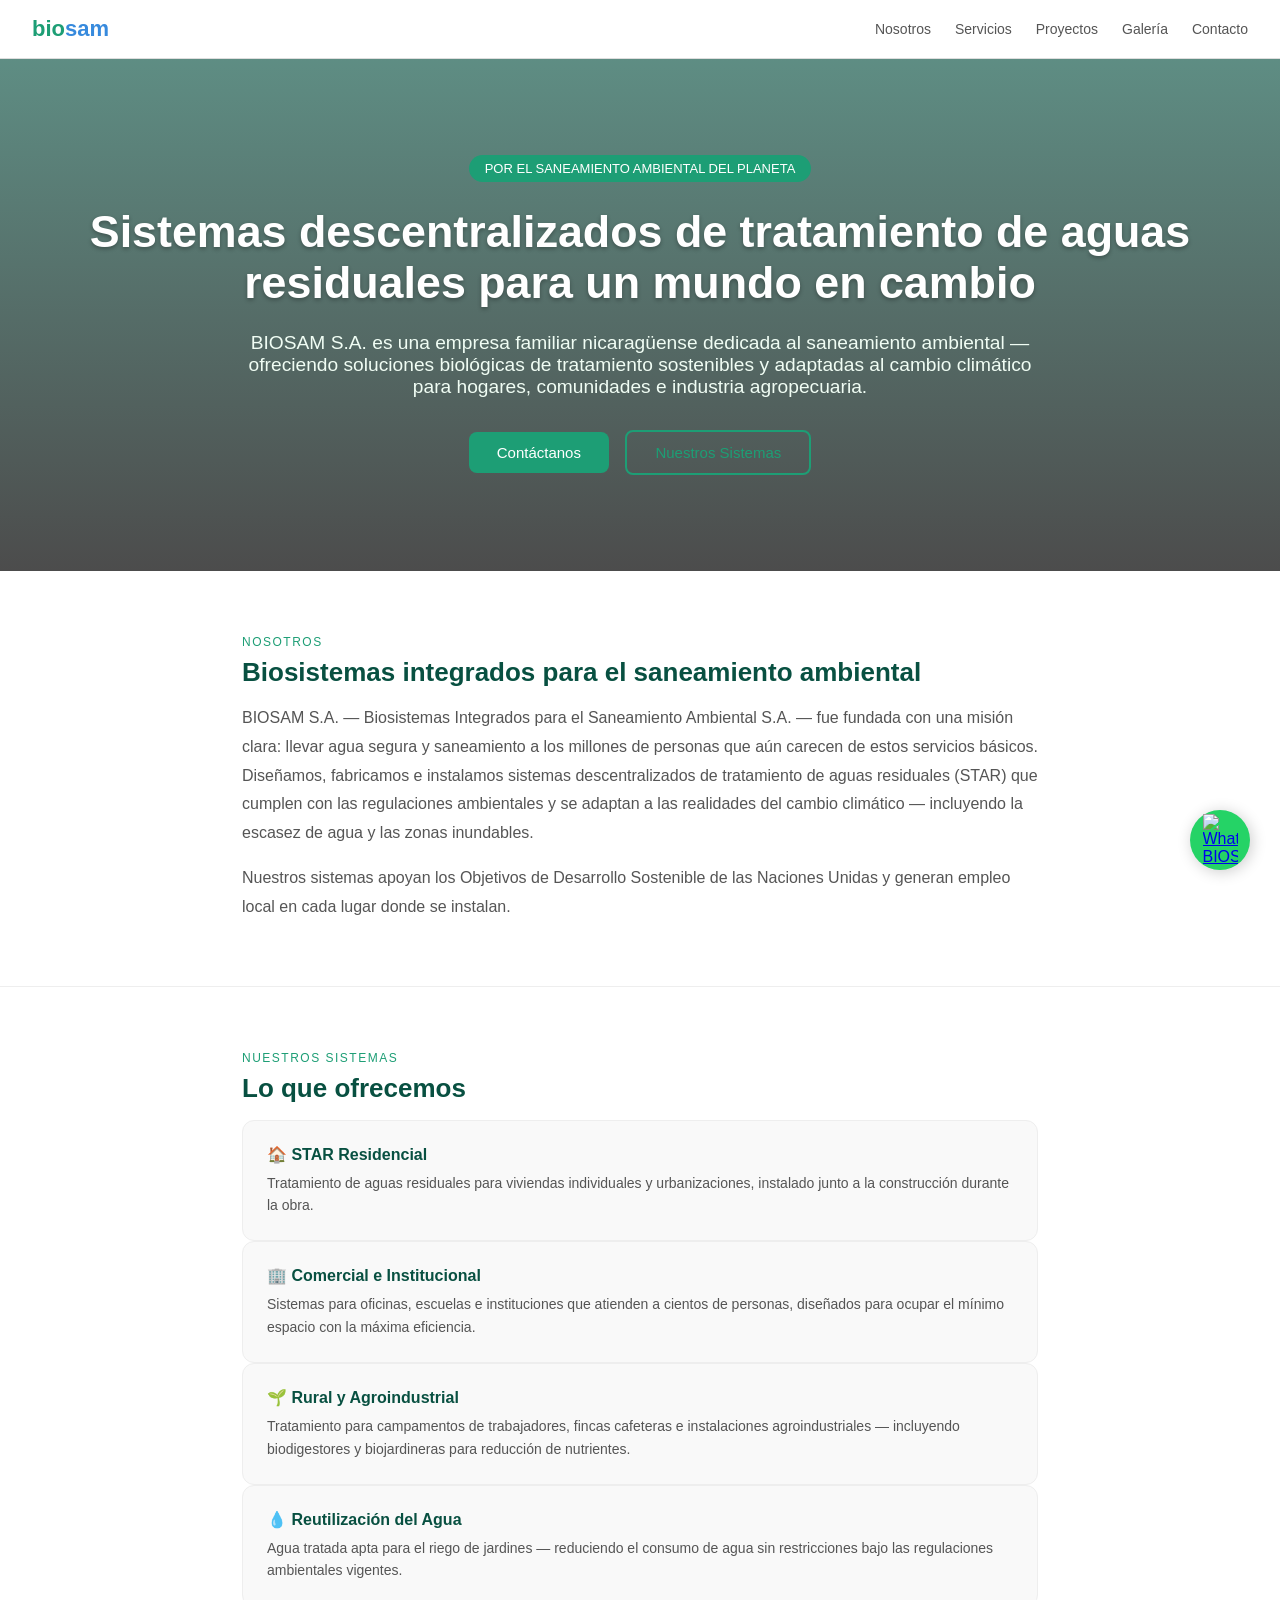
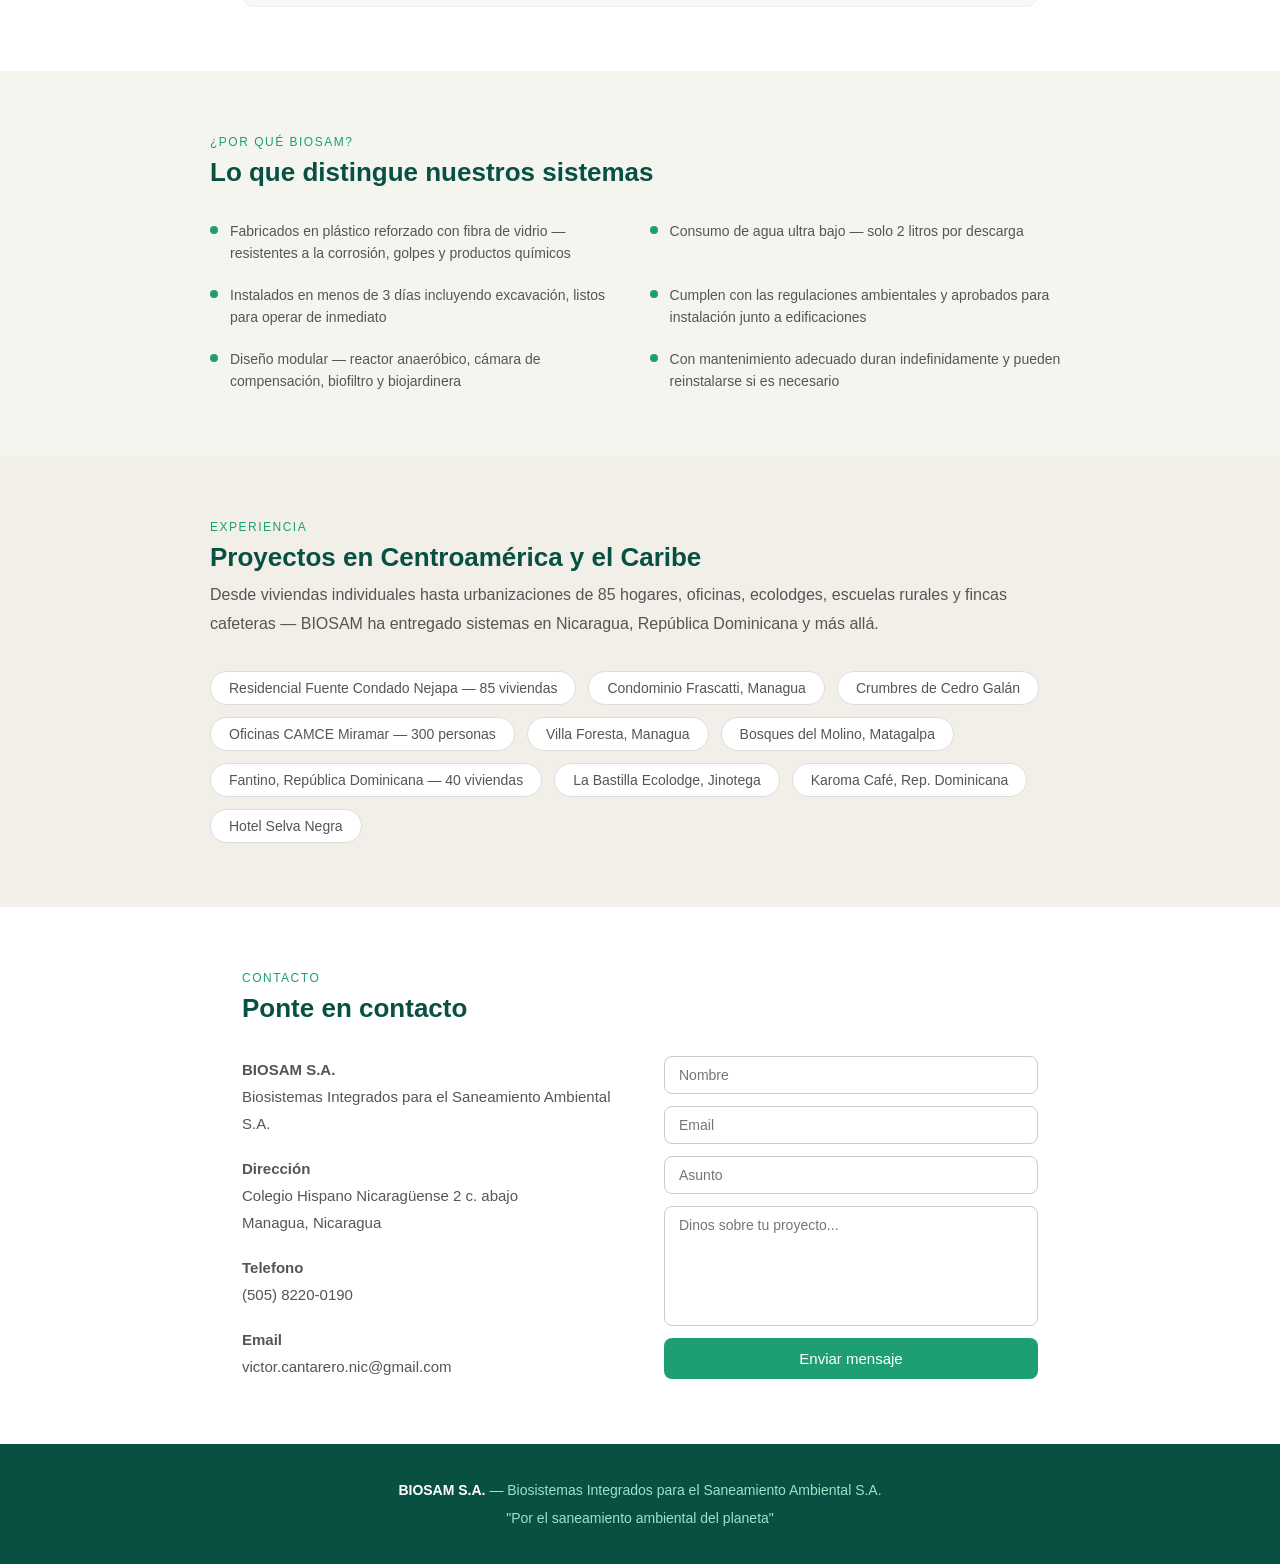
==== templates/index.html @ 5675a1a9 "Mi primer proyecto de BIOSAM" ====
<!DOCTYPE html>
<html lang="en">
<head>
  <meta charset="UTF-8">
  <meta name="viewport" content="width=device-width, initial-scale=1.0">
  <title>BIOSAM S.A.</title>
  <link rel="stylesheet" href="/static/style.css">
</head>
<body>

  <!-- ========== NAVIGATION ========== -->
  <nav>
    <div class="logo">bio<span>sam</span></div>
    <ul class="nav-links">
      <li><a href="/#about">Nosotros</a></li>
      <li><a href="/#services">Servicios</a></li>
      <li><a href="/#projects">Proyectos</a></li>
      <li><a href="/galeria">Galería</a></li>
      <li><a href="/#contact">Contacto</a></li>
    </ul>
  </nav>

  <!-- ========== HERO ========== -->
  <!-- This is the big banner at the top -->
  <section class="hero">
    <span class="slogan-badge">POR EL SANEAMIENTO AMBIENTAL DEL PLANETA</span>

<h1>Sistemas descentralizados de tratamiento de aguas residuales para un mundo en cambio</h1>

<p>BIOSAM S.A. es una empresa familiar nicaragüense dedicada al saneamiento ambiental — ofreciendo soluciones biológicas de tratamiento sostenibles y adaptadas al cambio climático para hogares, comunidades e industria agropecuaria.</p>

<a href="#contact" class="btn-primary">Contáctanos</a>
<a href="#services" class="btn-outline">Nuestros Sistemas</a>
  </section>

  <!-- ========== ABOUT ========== -->
  <section id="about" class="section">
    <p class="section-label">Nosotros</p>
<h2>Biosistemas integrados para el saneamiento ambiental</h2>

<p class="body-text">
  BIOSAM S.A. — Biosistemas Integrados para el Saneamiento Ambiental S.A. — fue fundada con una misión clara: llevar agua segura y saneamiento a los millones de personas que aún carecen de estos servicios básicos. Diseñamos, fabricamos e instalamos sistemas descentralizados de tratamiento de aguas residuales (STAR) que cumplen con las regulaciones ambientales y se adaptan a las realidades del cambio climático — incluyendo la escasez de agua y las zonas inundables.
</p>

<p class="body-text" style="margin-top: 1rem;">
  Nuestros sistemas apoyan los Objetivos de Desarrollo Sostenible de las Naciones Unidas y generan empleo local en cada lugar donde se instalan.
</p>
  </section>

  <hr class="divider">

  <!-- ========== SERVICES ========== -->
  <section id="services" class="section">
    <p class="section-label">Nuestros sistemas</p>
    <h2>Lo que ofrecemos</h2>

    <!-- Cards container -->
    <div class="card">
  <h3>🏠 STAR Residencial</h3>
  <p>Tratamiento de aguas residuales para viviendas individuales y urbanizaciones, instalado junto a la construcción durante la obra.</p>
</div>

<div class="card">
  <h3>🏢 Comercial e Institucional</h3>
  <p>Sistemas para oficinas, escuelas e instituciones que atienden a cientos de personas, diseñados para ocupar el mínimo espacio con la máxima eficiencia.</p>
</div>

<div class="card">
  <h3>🌱 Rural y Agroindustrial</h3>
  <p>Tratamiento para campamentos de trabajadores, fincas cafeteras e instalaciones agroindustriales — incluyendo biodigestores y biojardineras para reducción de nutrientes.</p>
</div>

<div class="card">
  <h3>💧 Reutilización del Agua</h3>
  <p>Agua tratada apta para el riego de jardines — reduciendo el consumo de agua sin restricciones bajo las regulaciones ambientales vigentes.</p>
</div>
  </section>

  <!-- WHY BIOSAM -->
<section id="why" class="why-section">
  <p class="section-label">¿Por qué BIOSAM?</p>
  <h2>Lo que distingue nuestros sistemas</h2>

  <div class="why-grid">
    <div class="why-item">
      <div class="dot"></div>
      <p>Fabricados en plástico reforzado con fibra de vidrio — resistentes a la corrosión, golpes y productos químicos</p>
    </div>
    <div class="why-item">
      <div class="dot"></div>
      <p>Consumo de agua ultra bajo — solo 2 litros por descarga</p>
    </div>
    <div class="why-item">
      <div class="dot"></div>
      <p>Instalados en menos de 3 días incluyendo excavación, listos para operar de inmediato</p>
    </div>
    <div class="why-item">
      <div class="dot"></div>
      <p>Cumplen con las regulaciones ambientales y aprobados para instalación junto a edificaciones</p>
    </div>
    <div class="why-item">
      <div class="dot"></div>
      <p>Diseño modular — reactor anaeróbico, cámara de compensación, biofiltro y biojardinera</p>
    </div>
    <div class="why-item">
      <div class="dot"></div>
      <p>Con mantenimiento adecuado duran indefinidamente y pueden reinstalarse si es necesario</p>
    </div>
  </div>
</section>

  <!-- PROYECTOS -->
<section id="projects" class="projects-section">
  <p class="section-label">Experiencia</p>
  <h2>Proyectos en Centroamérica y el Caribe</h2>
  <p class="body-text">
    Desde viviendas individuales hasta urbanizaciones de 85 hogares, 
    oficinas, ecolodges, escuelas rurales y fincas cafeteras — BIOSAM 
    ha entregado sistemas en Nicaragua, República Dominicana y más allá.
  </p>

  <div class="tags">
    <span class="tag">Residencial Fuente Condado Nejapa — 85 viviendas</span>
    <span class="tag">Condominio Frascatti, Managua</span>
    <span class="tag">Crumbres de Cedro Galán</span>
    <span class="tag">Oficinas CAMCE Miramar — 300 personas</span>
    <span class="tag">Villa Foresta, Managua</span>
    <span class="tag">Bosques del Molino, Matagalpa</span>
    <span class="tag">Fantino, República Dominicana — 40 viviendas</span>
    <span class="tag">La Bastilla Ecolodge, Jinotega</span>
    <span class="tag">Karoma Café, Rep. Dominicana</span>
    <span class="tag">Hotel Selva Negra</span>
  </div>
</section>

  <!-- ========== CONTACT ========== -->
  <section id="contact" class="section">
    <p class="section-label">Contacto</p>
    <h2>Ponte en contacto</h2>

    <div class="contact-grid">

      <!-- Left side: company info -->
      <div class="contact-info">
        <p><strong>BIOSAM S.A.</strong></p>
        <p>Biosistemas Integrados para el Saneamiento Ambiental S.A.</p>
        <br>
        <p><strong>Dirección</strong></p>
        <p>Colegio Hispano Nicaragüense 2 c. abajo<br>Managua, Nicaragua</p>
        <br>
        <p><strong>Telefono</strong></p>
        <p>(505) 8220-0190</p>
        <br>
        <p><strong>Email</strong></p>
        <p>victor.cantarero.nic@gmail.com</p>
      </div>

      <!-- Right side: contact form -->
      <div class="contact-form">
        <input type="text" placeholder="Nombre">
        <input type="email" placeholder="Email">
        <input type="text" placeholder="Asunto">
        <textarea placeholder="Dinos sobre tu proyecto..."></textarea>
        <button class="btn-primary">Enviar mensaje</button>
      </div>

    </div>
  </section>

  <!-- ========== FOOTER ========== -->
  <footer>
    <p><strong>BIOSAM S.A.</strong> — Biosistemas Integrados para el Saneamiento Ambiental S.A.</p>
    <p>"Por el saneamiento ambiental del planeta"</p>
  </footer>
<a href="https://wa.me/50582200190" class="whatsapp-float" target="_blank">
    <img src="https://upload.wikimedia.org/wikipedia/commons/6/6b/WhatsApp.svg" alt="WhatsApp BIOSAM">
  </a>
</body>
</html>
---- static/style.css ----
/* ===========================
   RESET — removes default browser spacing
   =========================== */
* {
  margin: 0;
  padding: 0;
  box-sizing: border-box;
  font-family: Arial, sans-serif;
}

body {
  color: #222;
}

/* ===========================
   NAVIGATION BAR
   =========================== */
nav {
  display: flex;                  /* puts logo and links side by side */
  justify-content: space-between; /* logo on left, links on right */
  align-items: center;            /* vertically centered */
  padding: 1rem 2rem;
  border-bottom: 1px solid #ddd;
  position: sticky;               /* stays at top when you scroll */
  top: 0;
  background: white;
  z-index: 10;
}

.logo {
  font-size: 22px;
  font-weight: bold;
  color: #1D9E75;   /* green */
}

.logo span {
  color: #378ADD;   /* blue — the "sam" part */
}

.nav-links {
  list-style: none;
  display: flex;
  gap: 1.5rem;
}

.nav-links a {
  text-decoration: none;
  color: #555;
  font-size: 14px;
}

.nav-links a:hover {
  color: #1D9E75;  /* turns green on hover */
}

/* ===========================
   HERO SECTION (big top banner)
   =========================== */
.hero {
  /* Filtro oscuro semi-transparente + Imagen desde tu nueva carpeta */
  background: linear-gradient(rgba(8, 80, 65, 0.65), rgba(0, 0, 0, 0.7)), 
              url('imagenes/portadabiosam.jpeg');
  
  /* Ajustes para que la foto se vea perfecta */
  background-size: cover;
  background-position: center;
  background-repeat: no-repeat;
  
  /* Espaciado y alineación limpios */
  padding: 6rem 2rem;
  text-align: center;
  color: #ffffff;
}
.hero h1 {
  color: #ffffff;
  font-size: 2.8rem; /* Un tamaño grande y llamativo */
  margin-bottom: 1.5rem;
  text-shadow: 0 2px 4px rgba(0, 0, 0, 0.3); /* Una sutil sombra para dar profundidad */
}

.hero p {
  color: #f0fdf4; /* Un blanco ligeramente verdoso muy suave */
  font-size: 1.2rem;
  max-width: 800px;
  margin: 0 auto 2rem auto; /* Centra el bloque de texto */
}

.slogan-badge {
  display: inline-block;
  background: #1D9E75;
  color: white;
  font-size: 13px;
  padding: 6px 16px;
  border-radius: 20px;      /* makes it pill-shaped */
  margin-bottom: 1.5rem;
}

/* ===========================
   BUTTONS
   =========================== */
.btn-primary {
  display: inline-block;
  background: #1D9E75;
  color: white;
  padding: 12px 28px;
  border-radius: 8px;
  text-decoration: none;
  font-size: 15px;
  border: none;
  cursor: pointer;
}

.btn-primary:hover {
  background: #0F6E56;
}

.btn-outline {
  display: inline-block;
  border: 2px solid #1D9E75;
  color: #1D9E75;
  padding: 12px 28px;
  border-radius: 8px;
  text-decoration: none;
  font-size: 15px;
  margin-left: 12px;
}

.btn-outline:hover {
  background: #E1F5EE;
}

/* ===========================
   GENERAL SECTION STYLES
   =========================== */
.section {
  max-width: 860px;
  margin: 0 auto;
  padding: 4rem 2rem;
}

.section-label {
  font-size: 12px;
  text-transform: uppercase;
  letter-spacing: 1.5px;
  color: #1D9E75;
  margin-bottom: 0.5rem;
}

h2 {
  font-size: 26px;
  margin-bottom: 1rem;
  color: #085041;
}

.body-text {
  font-size: 16px;
  color: #555;
  line-height: 1.8;
}

.divider {
  border: none;
  border-top: 1px solid #eee;
}

/* ===========================
   SERVICE CARDS
   (the 4 boxes in Services section)
   =========================== */
.cards {
  display: grid;
  grid-template-columns: repeat(2, 1fr); /* 2 cards per row */
  gap: 16px;
  margin-top: 2rem;
}

.card {
  background: #f9f9f9;
  border: 1px solid #eee;
  border-radius: 12px;
  padding: 1.5rem;
}

.card h3 {
  font-size: 16px;
  margin-bottom: 8px;
  color: #085041;
}

.card p {
  font-size: 14px;
  color: #555;
  line-height: 1.6;
}

/* ===========================
   WHY BIOSAM SECTION
   =========================== */
.why-section {
  background: #f5f5f0;
  padding: 4rem 2rem;
  margin: 0;
  width: 100%;
}

.why-section .section-label,
.why-section h2 {
  max-width: 860px;
  margin-left: auto;
  margin-right: auto;
  display: block;
}

.why-grid {
  display: grid;
  grid-template-columns: repeat(2, 1fr);
  gap: 1.2rem;
  max-width: 860px;
  margin: 2rem auto 0;
}

.why-item {
  display: flex;
  gap: 12px;
  align-items: flex-start;
}

/* The small green dot bullet */
.dot {
  width: 8px;
  height: 8px;
  min-width: 8px;        /* stops it from shrinking */
  background: #1D9E75;
  border-radius: 50%;    /* makes it a circle */
  margin-top: 6px;
}

.why-item p {
  font-size: 14px;
  color: #555;
  line-height: 1.6;
}

/* ===========================
   PROJECTS SECTION
   =========================== */
.projects-section {
  background: #F1EFE8;
  padding: 4rem 2rem;
  width: 100%;
}

.projects-section .section-label,
.projects-section h2,
.projects-section .body-text {
  max-width: 860px;
  margin-left: auto;
  margin-right: auto;
  display: block;
  margin-bottom: 0.5rem;
}

.tags {
  display: flex;
  flex-wrap: wrap;
  gap: 12px;
  margin-top: 2rem;
  max-width: 860px;
  margin-left: auto;
  margin-right: auto;
}

.tag {
  background: white;
  border: 1px solid #ddd;
  border-radius: 20px;
  padding: 8px 18px;
  font-size: 14px;
  color: #555;
  white-space: nowrap;
}

/* ===========================
   CONTACT SECTION
   =========================== */
.contact-grid {
  display: grid;
  grid-template-columns: 1fr 1fr; /* two equal columns */
  gap: 3rem;
  margin-top: 2rem;
}

.contact-info p {
  font-size: 15px;
  color: #555;
  line-height: 1.8;
}

/* Form inputs */
.contact-form {
  display: flex;
  flex-direction: column;  /* stacks inputs vertically */
  gap: 12px;
}

.contact-form input,
.contact-form textarea {
  width: 100%;
  padding: 10px 14px;
  font-size: 14px;
  border: 1px solid #ccc;
  border-radius: 8px;
  font-family: Arial, sans-serif;
}

.contact-form textarea {
  height: 120px;
  resize: none;
}

/* ===========================
   FOOTER
   =========================== */
footer {
  background: #085041;
  color: #9FE1CB;
  text-align: center;
  padding: 2rem;
  font-size: 14px;
  line-height: 2;
}

footer strong {
  color: white;
}

/* ===========================
   MOBILE RESPONSIVE
   Makes it look good on phones
   =========================== */
@media (max-width: 600px) {
  .cards {
    grid-template-columns: 1fr; /* 1 card per row on mobile */
  }
  .why-grid {
    grid-template-columns: 1fr;
  }
  .contact-grid {
    grid-template-columns: 1fr;
  }
  .hero h1 {
    font-size: 1.6rem;
  }
  .nav-links {
    display: none; /* hides nav links on small screens */
  }
}
/* ===========================
   WHATSAPP FLOATING BUTTON
   =========================== */
.whatsapp-float {
  position: fixed;
  bottom: 30px;
  right: 30px;
  width: 60px;
  height: 60px;
  background-color: #25d366; /* Verde oficial de WhatsApp */
  border-radius: 50px;
  box-shadow: 2px 2px 15px rgba(0,0,0,0.2);
  z-index: 100; /* Asegura que esté por encima de todas las fotos */
  display: flex;
  align-items: center;
  justify-content: center;
  transition: transform 0.3s ease;
}

.whatsapp-float:hover {
  transform: scale(1.1); /* Da un pequeño salto cuando pones el ratón encima */
}

.whatsapp-float img {
  width: 35px;
}
/* ===========================
   PÁGINA DE GALERÍA APARTE
   =========================== */
.gallery-page {
  max-width: 1100px;
  margin: 0 auto;
  padding: 4rem 2rem;
}

.gallery-header {
  text-align: center;
  margin-bottom: 3rem;
}

.gallery-header h2 {
  font-size: 32px;
  color: #085041;
}

.gallery-header p {
  color: #555;
  font-size: 16px;
  margin-top: 10px;
}

.divider-green {
  width: 60px;
  height: 4px;
  background-color: #1D9E75;
  margin: 15px auto 0 auto;
  border-radius: 2px;
}

/* La cuadrícula de fotos */
.gallery-grid {
  display: grid;
  /* Esto hace que automáticamente se pongan en columnas de 300px o más, adaptándose a celulares o PC */
  grid-template-columns: repeat(auto-fit, minmax(300px, 1fr));
  gap: 20px;
}

/* La caja de cada foto */
.photo-item {
  height: 250px; /* Todas las fotos tendrán la misma altura */
  border-radius: 12px;
  overflow: hidden; /* Oculta lo que se salga de la caja */
  box-shadow: 0 4px 10px rgba(0,0,0,0.1);
}

/* La foto por dentro */
.photo-item img {
  width: 100%;
  height: 100%;
  object-fit: cover; /* Recorta la foto inteligentemente para que no se aplaste ni se estire */
  transition: transform 0.4s ease; /* Prepara la animación */
}

/* Efecto al pasar el mouse (Zoom sutil) */
.photo-item:hover img {
  transform: scale(1.1); /* Hace la foto un 10% más grande */
  cursor: pointer;
}
/* ===========================
   MODAL (FOTO EN GRANDE LIGHBOX)
   =========================== */
.modal {
  display: none; /* Se mantiene oculta hasta que JavaScript la despierte */
  position: fixed;
  z-index: 2000; /* Un número muy alto para que cubra TODO, hasta el WhatsApp */
  left: 0;
  top: 0;
  width: 100%;
  height: 100%;
  background-color: rgba(0, 0, 0, 0.85); /* Fondo negro casi sólido */
  justify-content: center;
  align-items: center;
}

/* La foto cuando está en grande */
.modal-content {
  max-width: 90%;
  max-height: 90vh; /* Para que nunca sea más alta que tu pantalla */
  border-radius: 8px;
  box-shadow: 0 5px 20px rgba(0,0,0,0.5);
  animation: zoomIn 0.3s ease; /* La animación de entrada */
}

/* El botón de la X */
.close-modal {
  position: absolute;
  top: 20px;
  right: 35px;
  color: #f1f1f1;
  font-size: 50px;
  font-weight: bold;
  cursor: pointer;
  transition: 0.3s;
}

/* Al pasar el ratón por la X, se pone del verde de BIOSAM */
.close-modal:hover {
  color: #1D9E75; 
}

/* La magia de la animación suave */
@keyframes zoomIn {
  from {transform: scale(0.8); opacity: 0;}
  to {transform: scale(1); opacity: 1;}
}
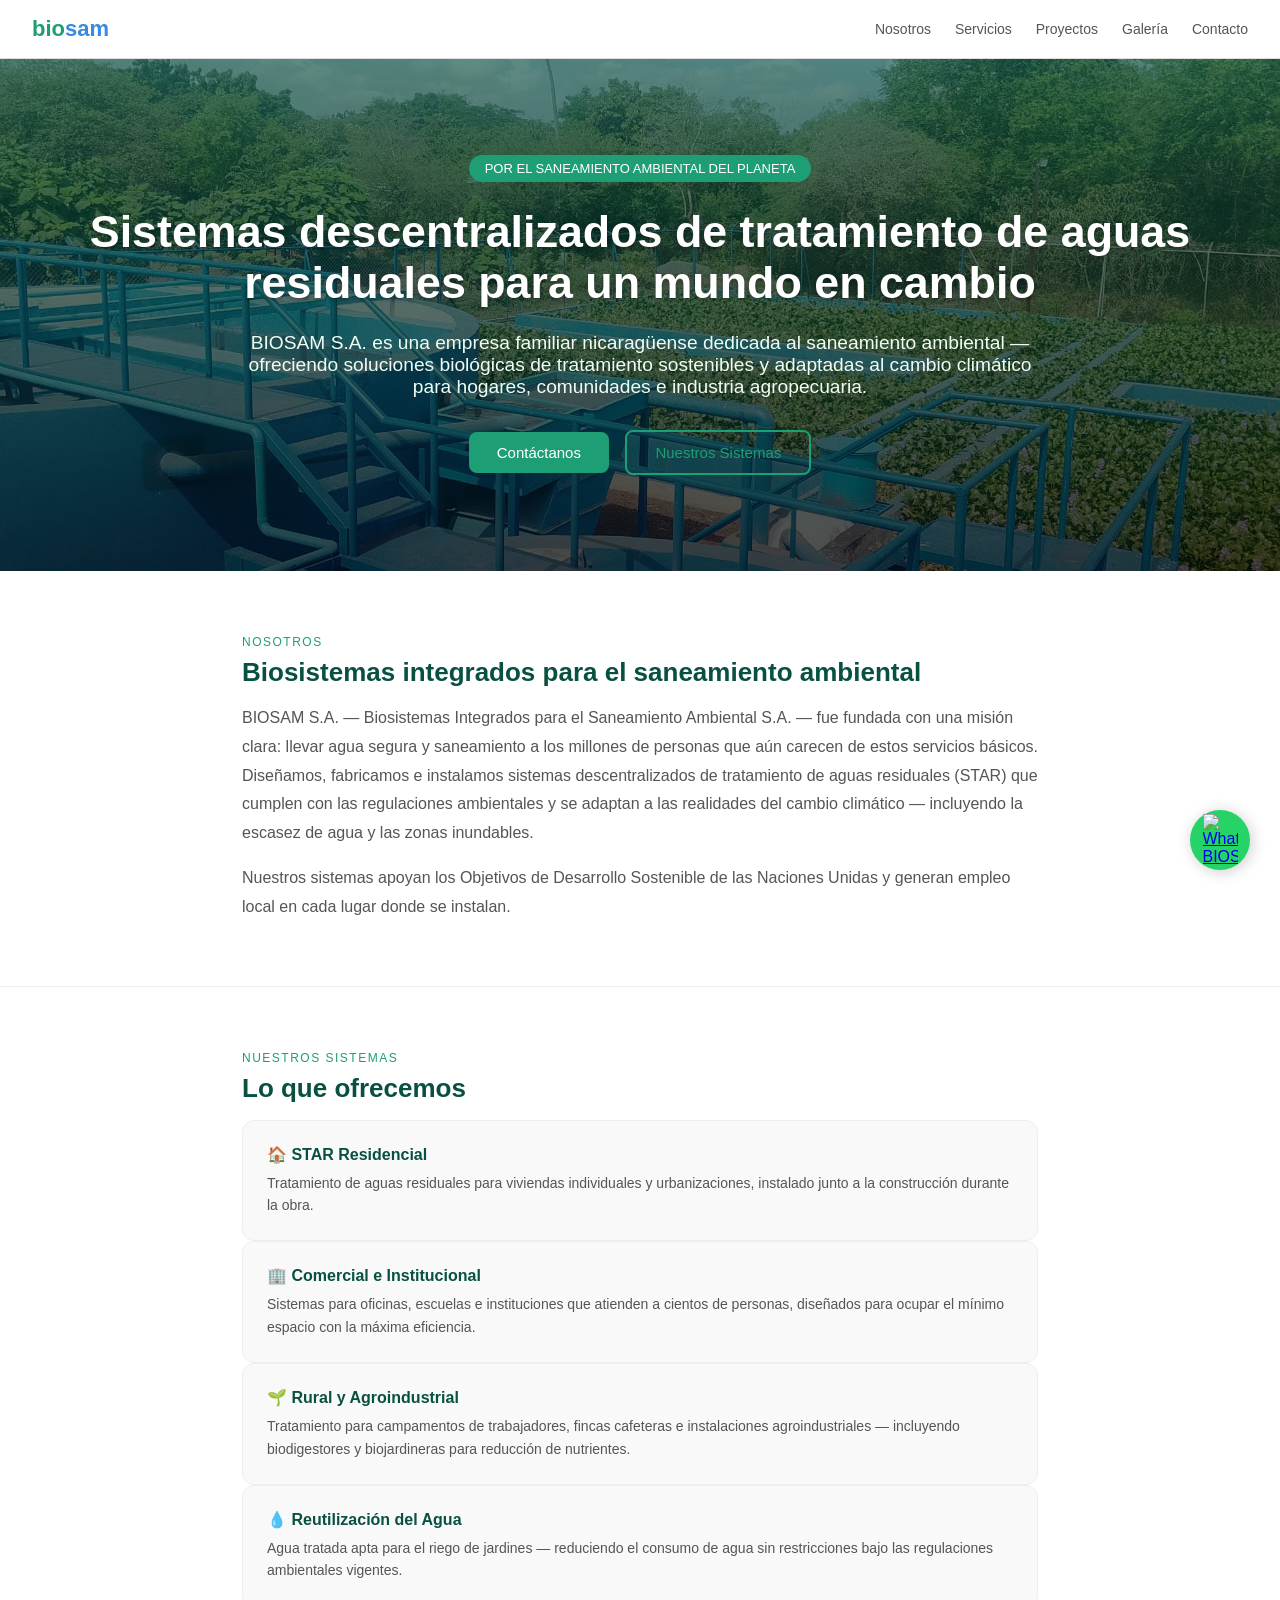
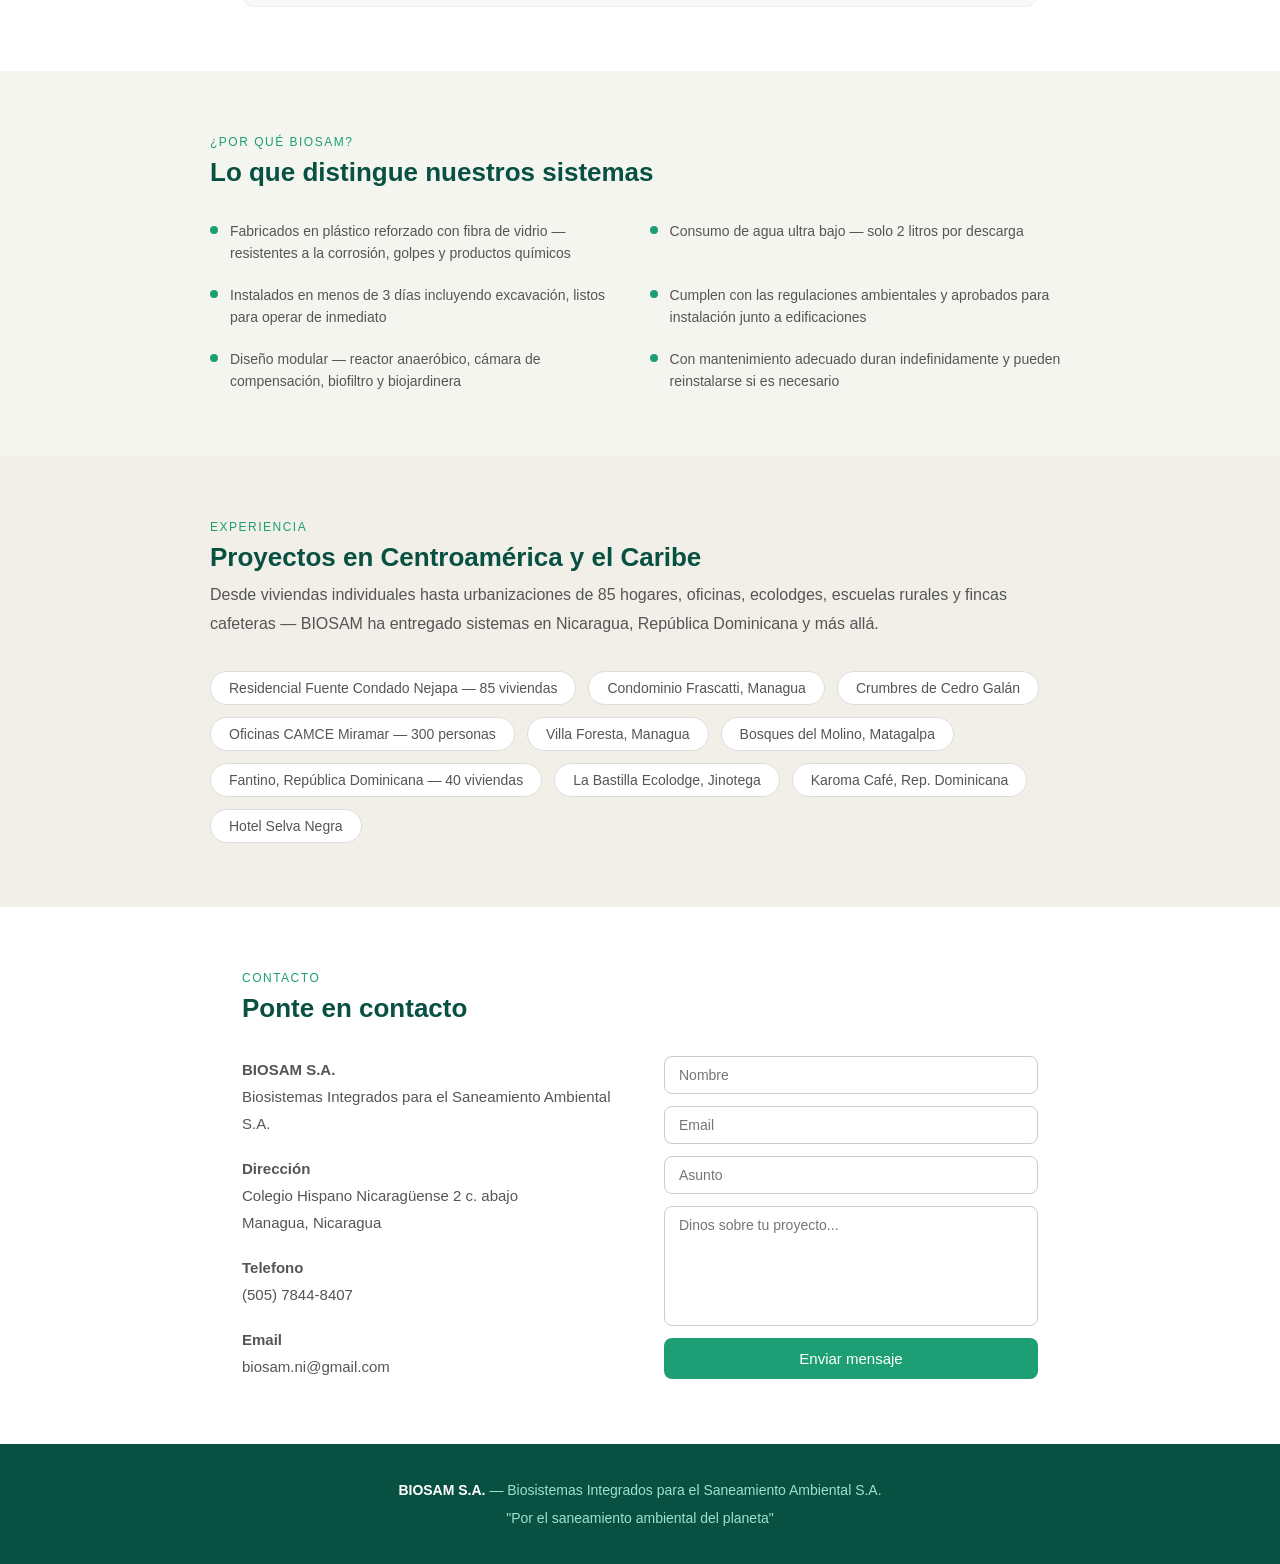
==== commit c5209506: "fixes" ====
--- a/templates/index.html
+++ b/templates/index.html
@@ -149,10 +149,10 @@
         <p>Colegio Hispano Nicaragüense 2 c. abajo<br>Managua, Nicaragua</p>
         <br>
         <p><strong>Telefono</strong></p>
-        <p>(505) 8220-0190</p>
+        <p>(505) 7844-8407</p>
         <br>
         <p><strong>Email</strong></p>
-        <p>victor.cantarero.nic@gmail.com</p>
+        <p>biosam.ni@gmail.com</p>
       </div>
 
       <!-- Right side: contact form -->
--- a/static/style.css
+++ b/static/style.css
@@ -59,7 +59,7 @@
 .hero {
   /* Filtro oscuro semi-transparente + Imagen desde tu nueva carpeta */
   background: linear-gradient(rgba(8, 80, 65, 0.65), rgba(0, 0, 0, 0.7)), 
-              url('imagenes/portadabiosam.jpeg');
+              url('/static/Imagenes/portadabiosam.jpeg');
   
   /* Ajustes para que la foto se vea perfecta */
   background-size: cover;
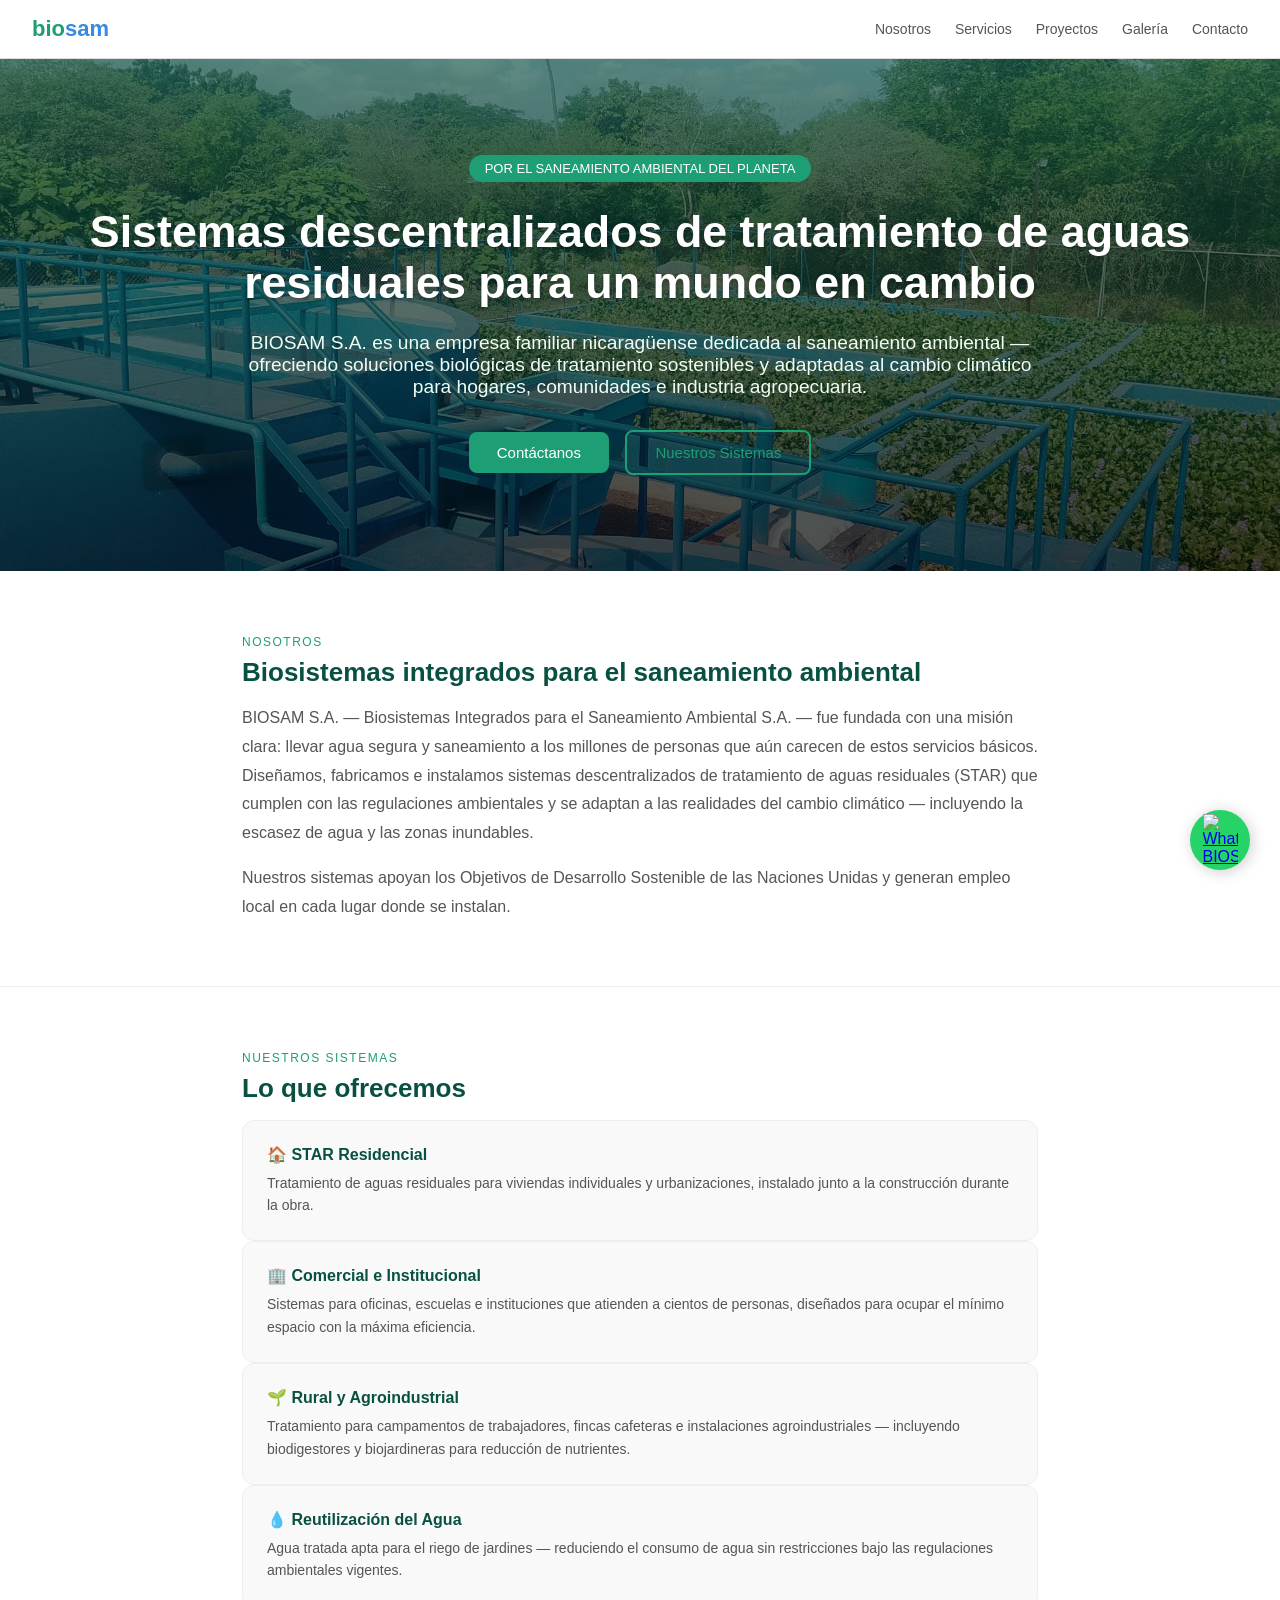
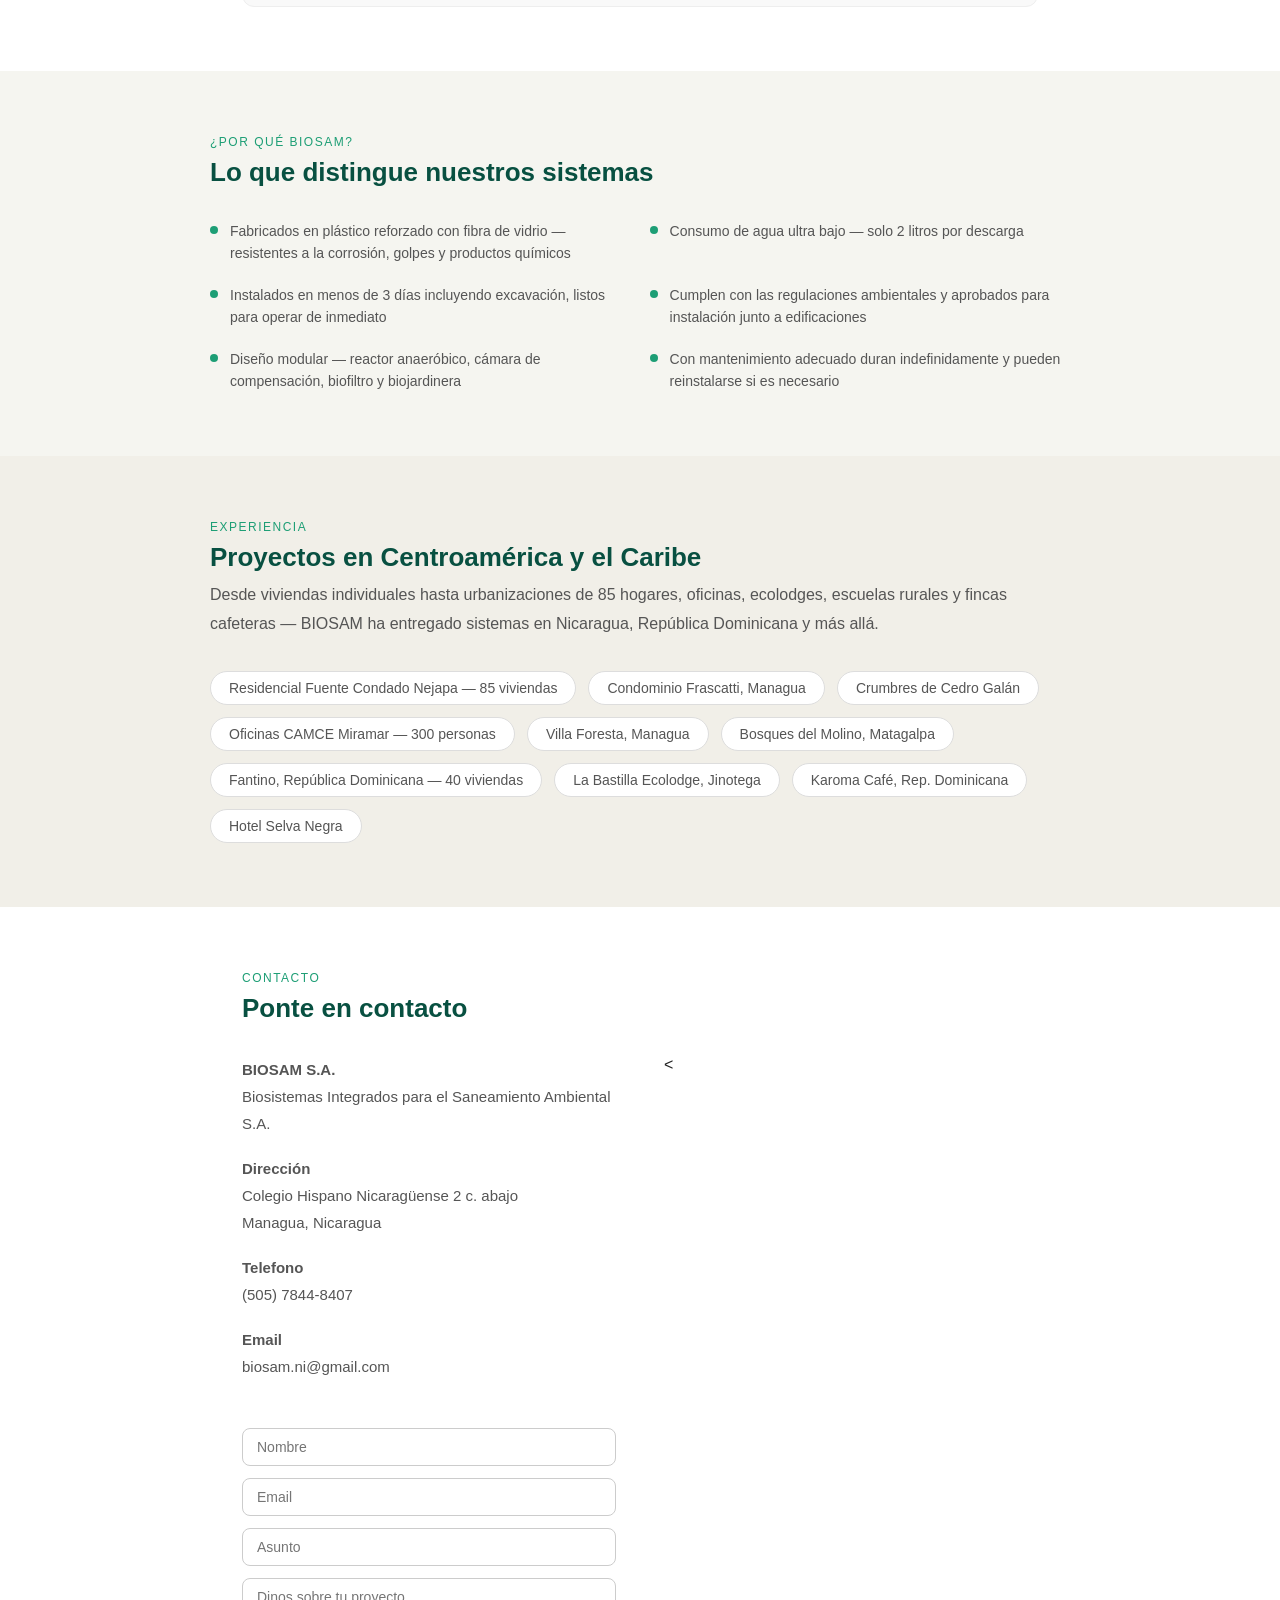
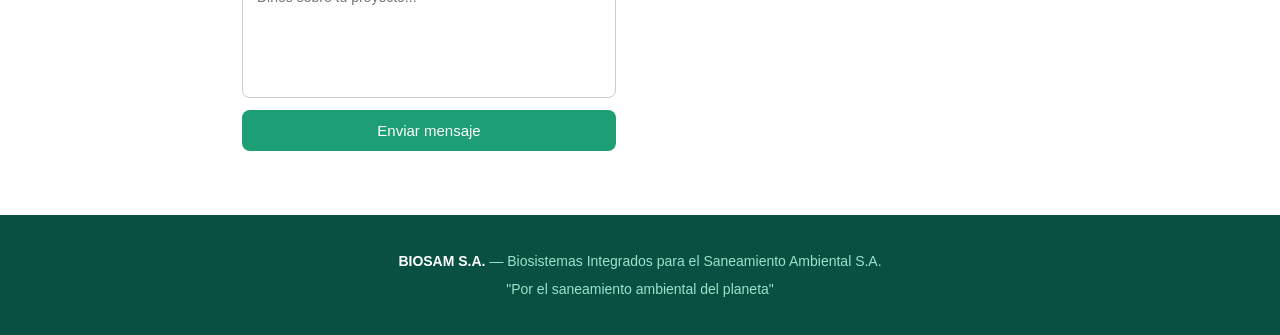
==== commit eeb3094c: "Conectando formulario con Python" ====
--- a/templates/index.html
+++ b/templates/index.html
@@ -156,13 +156,13 @@
       </div>
 
       <!-- Right side: contact form -->
-      <div class="contact-form">
-        <input type="text" placeholder="Nombre">
-        <input type="email" placeholder="Email">
-        <input type="text" placeholder="Asunto">
-        <textarea placeholder="Dinos sobre tu proyecto..."></textarea>
-        <button class="btn-primary">Enviar mensaje</button>
-      </div>
+      <<form class="contact-form" action="/enviar" method="POST">
+        <input type="text" name="nombre" placeholder="Nombre" required>
+        <input type="email" name="email" placeholder="Email" required>
+        <input type="text" name="asunto" placeholder="Asunto" required>
+        <textarea name="mensaje" placeholder="Dinos sobre tu proyecto..." required></textarea>
+        <button type="submit" class="btn-primary">Enviar mensaje</button>
+      </form>
 
     </div>
   </section>
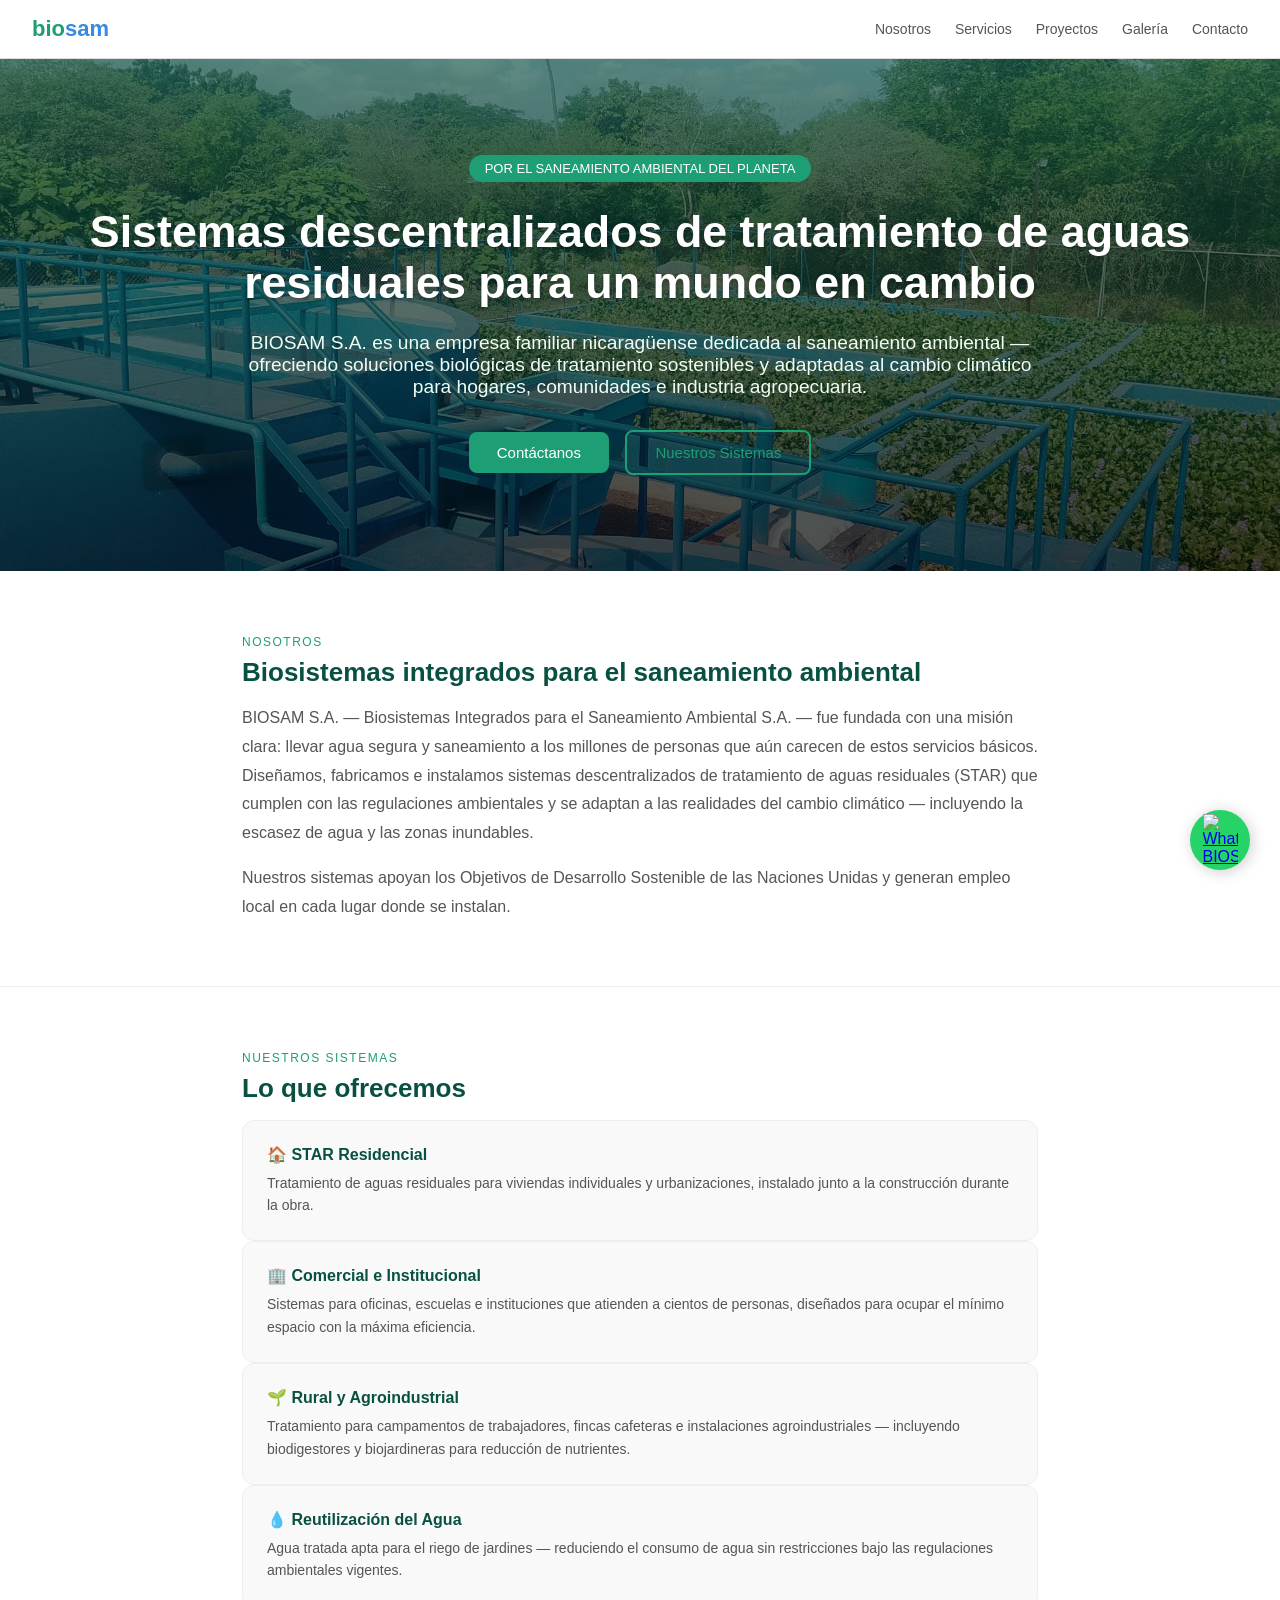
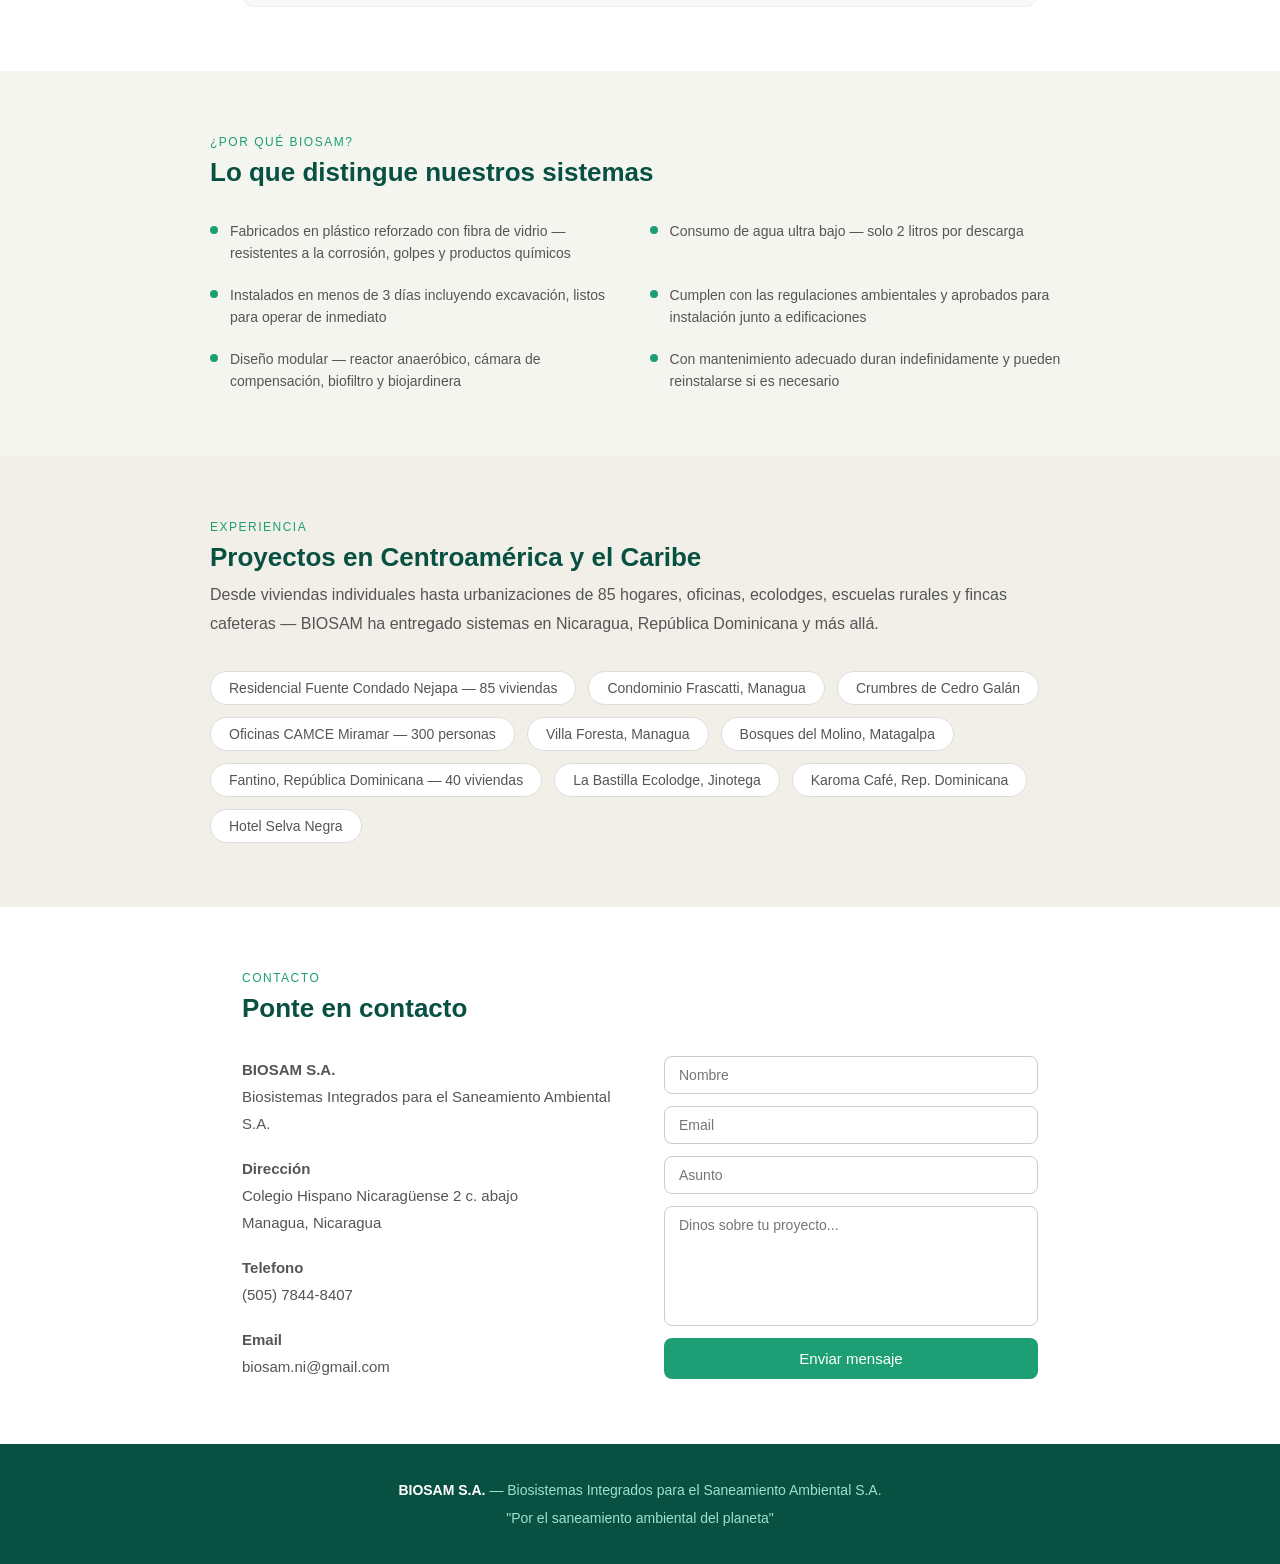
==== commit 818121c5: "fix" ====
--- a/templates/index.html
+++ b/templates/index.html
@@ -156,7 +156,7 @@
       </div>
 
       <!-- Right side: contact form -->
-      <<form class="contact-form" action="/enviar" method="POST">
+      <form class="contact-form" action="/enviar" method="POST">
         <input type="text" name="nombre" placeholder="Nombre" required>
         <input type="email" name="email" placeholder="Email" required>
         <input type="text" name="asunto" placeholder="Asunto" required>
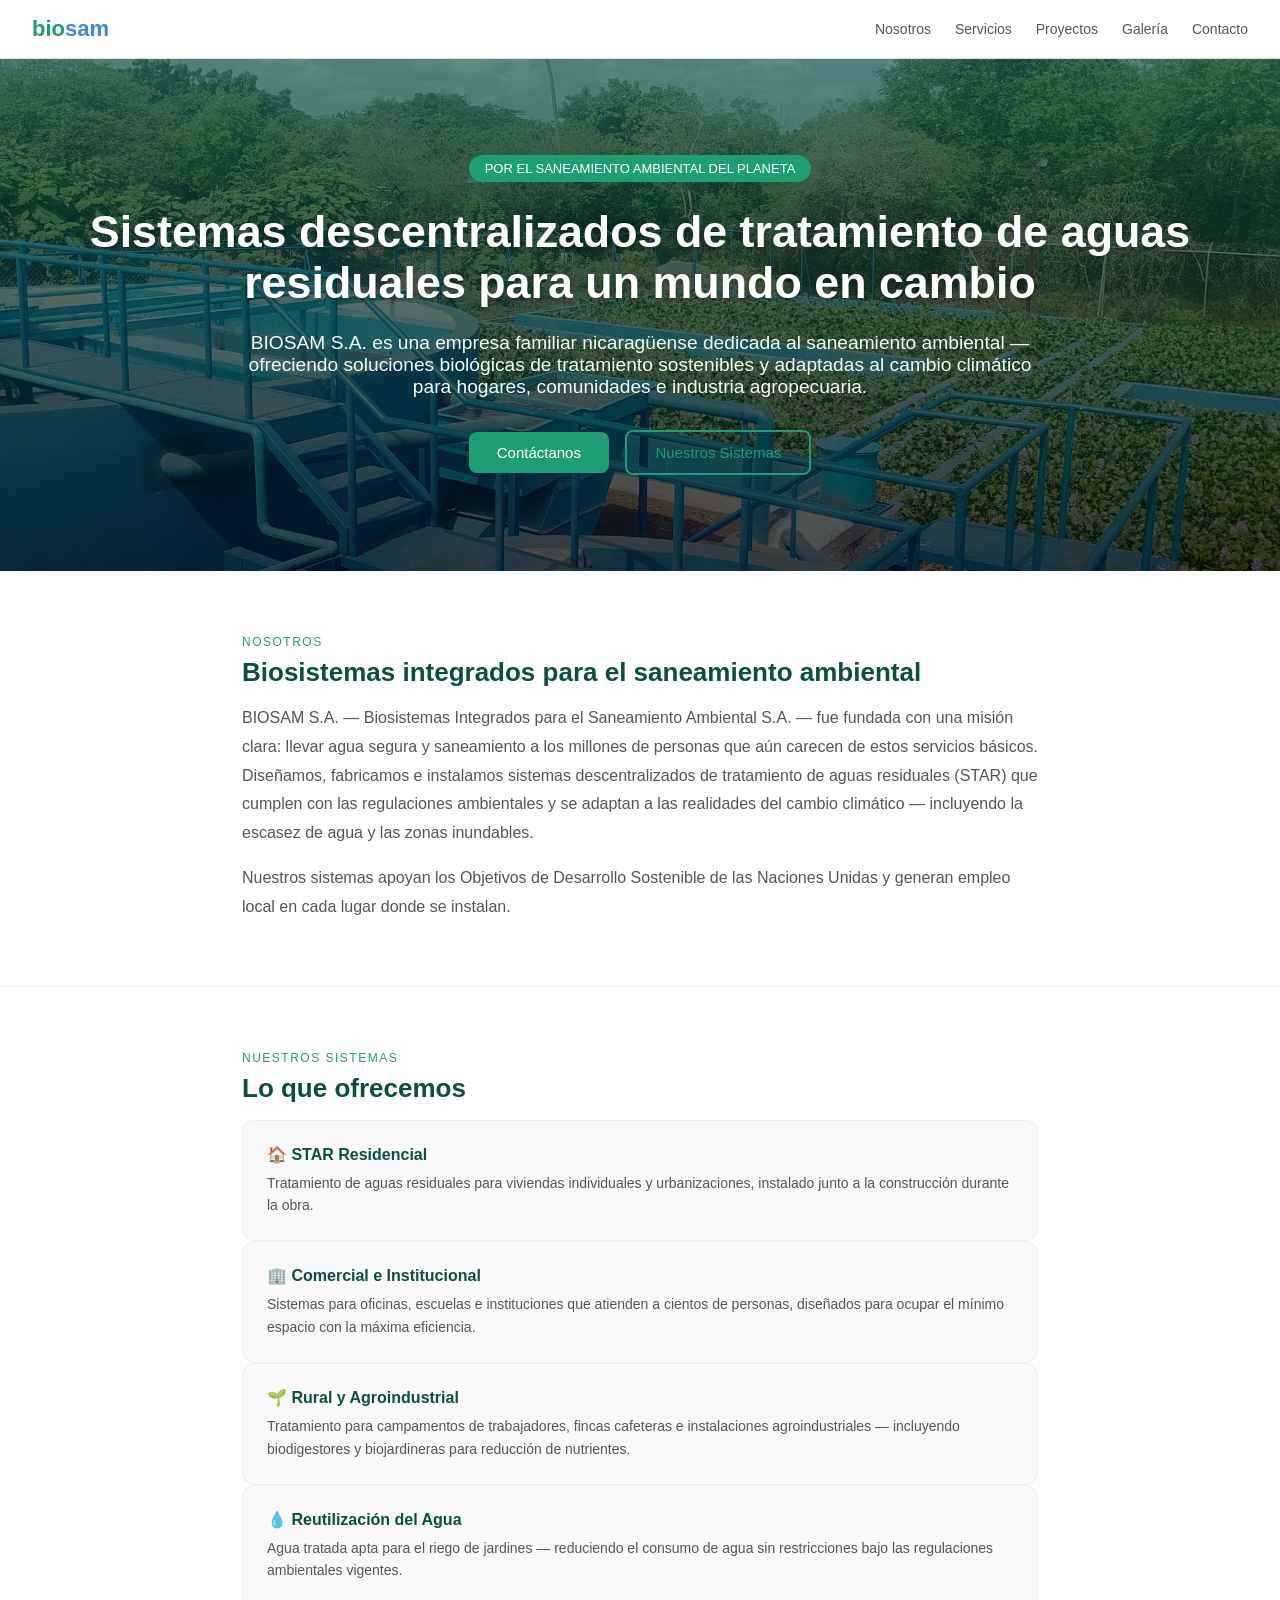
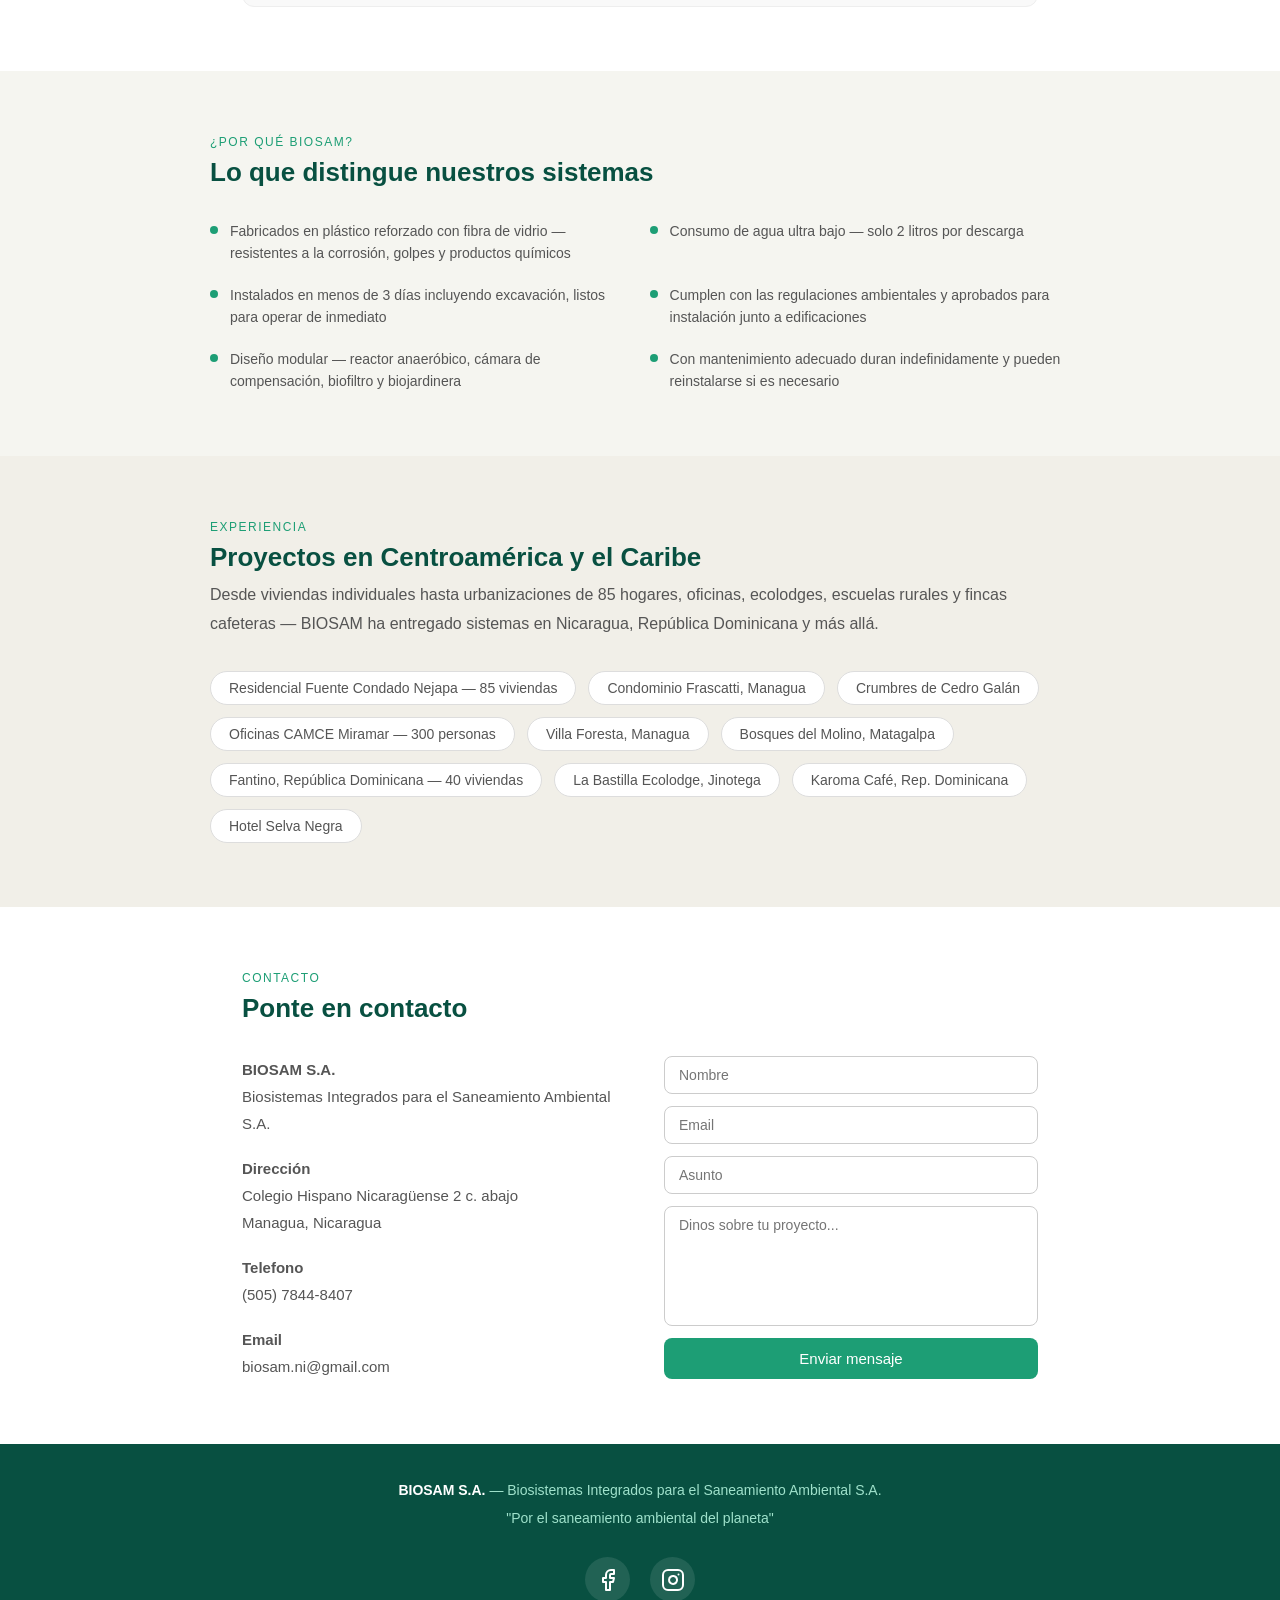
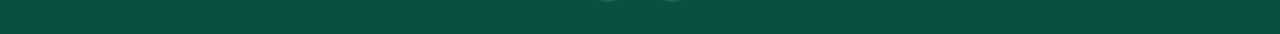
==== commit c22bb0c4: "social media icons" ====
--- a/templates/index.html
+++ b/templates/index.html
@@ -156,7 +156,11 @@
       </div>
 
       <!-- Right side: contact form -->
-      <form class="contact-form" action="/enviar" method="POST">
+      <form class="contact-form" action="https://formsubmit.co/biosam.ni@gmail.com" method="POST">
+        <input type="hidden" name="_captcha" value="false">
+        <input type="hidden" name="_next" value="https://biosam-website.onrender.com/">
+        <input type="hidden" name="_subject" value="🔔 NUEVO PROSPECTO WEB BIOSAM">
+        
         <input type="text" name="nombre" placeholder="Nombre" required>
         <input type="email" name="email" placeholder="Email" required>
         <input type="text" name="asunto" placeholder="Asunto" required>
@@ -168,12 +172,26 @@
   </section>
 
   <!-- ========== FOOTER ========== -->
-  <footer>
-    <p><strong>BIOSAM S.A.</strong> — Biosistemas Integrados para el Saneamiento Ambiental S.A.</p>
-    <p>"Por el saneamiento ambiental del planeta"</p>
+<footer>
+    <div class="footer-container">
+      
+      <div class="footer-info">
+        <p><strong>BIOSAM S.A.</strong> — Biosistemas Integrados para el Saneamiento Ambiental S.A.</p>
+        <p>"Por el saneamiento ambiental del planeta"</p>
+      </div>
+
+      <div class="footer-socials">
+        
+        <a href="https://www.facebook.com/profile.php?id=61590447781068" target="_blank" class="social-btn">
+          <svg xmlns="http://www.w3.org/2000/svg" width="24" height="24" viewBox="0 0 24 24" fill="none" stroke="currentColor" stroke-width="2" stroke-linecap="round" stroke-linejoin="round"><path d="M18 2h-3a5 5 0 0 0-5 5v3H7v4h3v8h4v-8h3l1-4h-4V7a1 1 0 0 1 1-1h3z"></path></svg>
+        </a>
+
+        <a href="https://www.instagram.com/biosamnic/" target="_blank" class="social-btn">
+          <svg xmlns="http://www.w3.org/2000/svg" width="24" height="24" viewBox="0 0 24 24" fill="none" stroke="currentColor" stroke-width="2" stroke-linecap="round" stroke-linejoin="round"><rect x="2" y="2" width="20" height="20" rx="5" ry="5"></rect><path d="M16 11.37A4 4 0 1 1 12.63 8 4 4 0 0 1 16 11.37z"></path><line x1="17.5" y1="6.5" x2="17.51" y2="6.5"></line></svg>
+        </a>
+
+      </div>
+    </div>
   </footer>
-<a href="https://wa.me/50582200190" class="whatsapp-float" target="_blank">
-    <img src="https://upload.wikimedia.org/wikipedia/commons/6/6b/WhatsApp.svg" alt="WhatsApp BIOSAM">
-  </a>
 </body>
 </html>
--- a/static/style.css
+++ b/static/style.css
@@ -489,4 +489,39 @@
 @keyframes zoomIn {
   from {transform: scale(0.8); opacity: 0;}
   to {transform: scale(1); opacity: 1;}
+}
+
+/* =========================================
+   ESTILOS DE REDES SOCIALES EN FOOTER
+========================================= */
+.footer-container {
+  display: flex;
+  flex-direction: column;
+  align-items: center;
+  gap: 15px;
+}
+
+.footer-socials {
+  display: flex;
+  gap: 20px;
+  margin-top: 10px;
+}
+
+.social-btn {
+  color: white; 
+  transition: all 0.3s ease;
+  display: flex;
+  align-items: center;
+  justify-content: center;
+  width: 45px;
+  height: 45px;
+  border-radius: 50%;
+  background-color: rgba(255, 255, 255, 0.1); /* Círculo transparente de fondo */
+}
+
+/* Efecto al pasar el cursor (Hover) */
+.social-btn:hover {
+  color: #085041; /* Letras color verde oscuro */
+  background-color: white; /* El fondo se vuelve blanco */
+  transform: translateY(-4px); /* El icono da un pequeño salto hacia arriba */
 }
